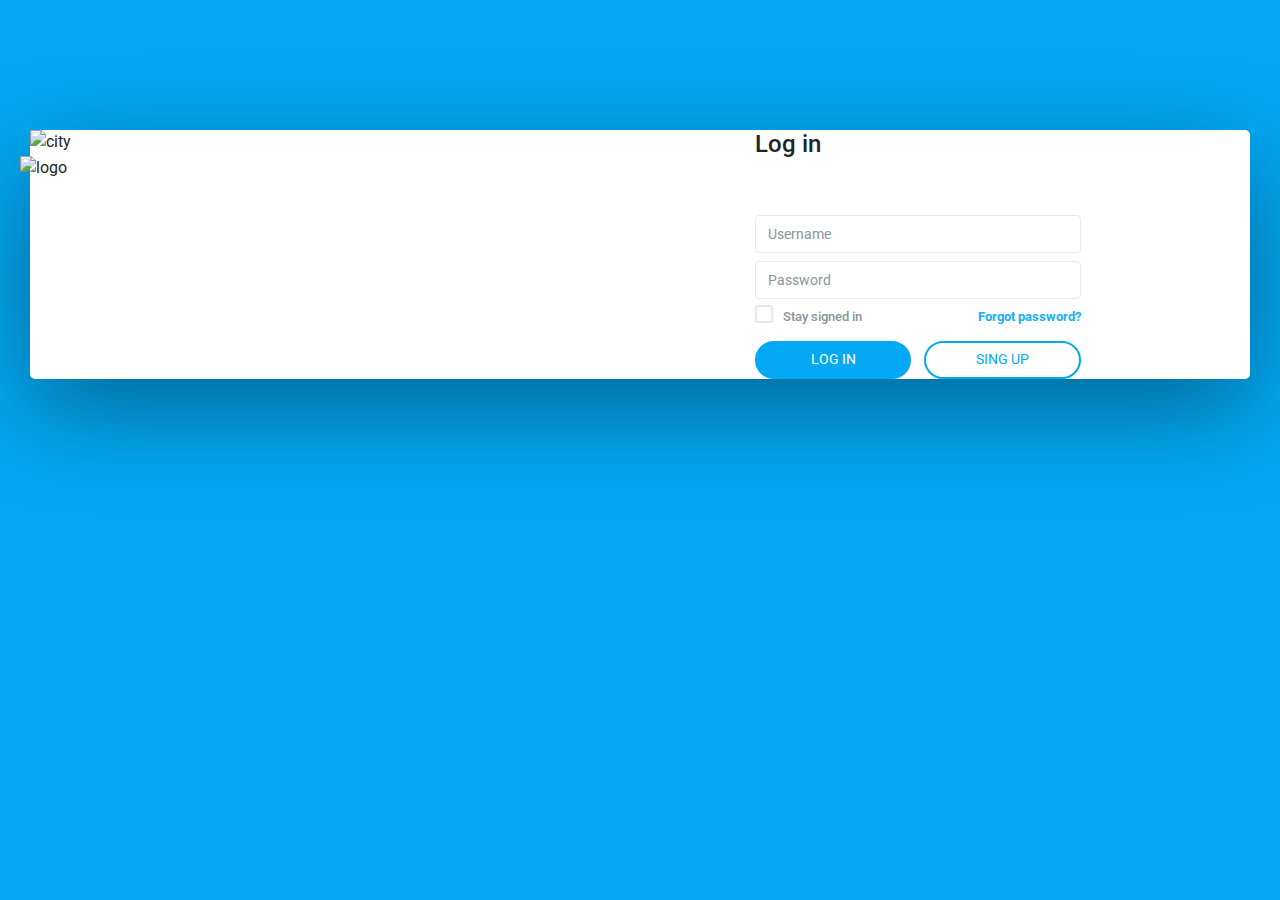
==== login.html @ 57d9e0c0 "Добавлена тестовая страница login.html" ====
<!DOCTYPE html>
<html lang="en">
<head>
	<meta charset="UTF-8">
	<meta name="viewport" content="width=device-width, initial-scale=1, shrink-to-fit=no">
	<title>Login</title>
	<link rel="stylesheet" href="https://maxcdn.bootstrapcdn.com/bootstrap/4.0.0/css/bootstrap.min.css" integrity="sha384-Gn5384xqQ1aoWXA+058RXPxPg6fy4IWvTNh0E263XmFcJlSAwiGgFAW/dAiS6JXm" crossorigin="anonymous">
	<link rel="stylesheet" href="css/authentication.css">
	<link href="https://use.fontawesome.com/releases/v5.0.6/css/all.css" rel="stylesheet">
</head>
<body>
	<main class="login">
			<div class="row">
				<div class="logo">
					<img src="assets/User Authorization Page (Sign in)/Logo@1x.png" alt="logo">
				</div>
				<div class="login-splash col-md-6">
					<img src="assets/User Authorization Page (Sign in)/pedro-lastra-157071.png" alt="city" class="d-none d-md-block">
					<img src="assets/User Authorization Page (Sign up) Mobile/geran-de-klerk-136351.png" alt="city" class="d-md-none">
				</div>
				<div class="login-form col-md-6">
					<form class="col-md-8 col-lg-7">
							<h4>Log in</h4>
							<div class="form-group">
								<div class="status-inner">
									<p class="status-text">&nbsp;</p>
								</div>
							</div>
							<div class="form-group">
								<input type="text" placeholder="Username" class="form-control" name="mail" id="mail">
							</div>
							<div class="form-group">
								<input type="text" placeholder="Password" class="form-control" name="password" id="password">
							</div>
							<div class="form-group pass-rec-row">
								<div id="check">
									<input type="checkbox" name="checkbox" id="checkbox"></input>
									<span class="far fa-square">
									</span>
									<span class="fas fa-check-square"></span>
									<span class="checkbox-label">Stay signed in</span>
								</div>
								<div class="pass-recovery">
									<a href="">Forgot password?</a>
								</div>
							</div>
							<div class="form-group button-row">
								<button type="button" class="btn btn-primary float-left" onclick="signIn()">LOG IN</button>
								<button type="button" class="btn btn-primary float-right" id="sign-up-button" onclick="window.location ='signup.html'">SING UP</button>
							</div>
					</form>
				</div>
			</div>
	</main>
	<script src="https://code.jquery.com/jquery-3.2.1.slim.min.js" integrity="sha384-KJ3o2DKtIkvYIK3UENzmM7KCkRr/rE9/Qpg6aAZGJwFDMVNA/GpGFF93hXpG5KkN" crossorigin="anonymous"></script>
	<script src="https://maxcdn.bootstrapcdn.com/bootstrap/4.0.0/js/bootstrap.min.js" integrity="sha384-JZR6Spejh4U02d8jOt6vLEHfe/JQGiRRSQQxSfFWpi1MquVdAyjUar5+76PVCmYl" crossorigin="anonymous"></script>
	<script src="js/authentication.js"></script>
	<script src="auth.js"></script>
</body>
</html>
---- css/authentication.css ----
@import url('https://fonts.googleapis.com/css?family=Roboto:400,500,700');

		body {
			background-color: #03A9F4;
			font-family: Roboto;
	 	}

		main.login > .row {
			position: relative;
			background-color: #fff;
			margin: 130px 30px;
			border-radius: 5px;
			box-shadow: 0 30px 100px rgba(0,0,0,0.4);
		}
		
		main.login div[class*="col-"]{
			padding: 0;
		}

		.login-splash img {
			width: 100%;
		}

		.login-form {
			display: flex;
			align-items: center;
		}

		.login-form form {
			width: 100%;
			margin-left: 100px;
		}

		.form-group:not(.pass-rec) {
			margin-bottom: 0.2rem;
			margin-top: 0.5rem;
		}
		
		.status-inner {
			/*display: none;*/
		}
		
		.status-text {
			line-height: 2;
		}

		#check {
			display: inline-block;
			cursor: pointer;
		}

		@keyframes checkbox-hover {
			0% {color: #E9E9E9;}
			100% {color: #03A9F4;}
		}

		#check:hover .fa-square {
			animation: checkbox-hover .3s forwards;
		}

		#checkbox {
			display: none;
		}

		.fa-square {
			position: absolute;
			display: block;
			color: #E9E9E9;
			font-size: 1.3em;
			margin-top: -2px;
		}

		.fa-check-square {
			visibility: hidden;
			color: #03A9F4;
			font-size: 1.3em;
			float: left;
			margin-top: -2px;
		}

		.checkbox-label {
			margin-left: 10px;
			font-size: 0.8em;
			font-weight: 500;
			color: #8A959A;
			float: left;
		}

		.pass-recovery {
			font-size: 0.8em;
			font-weight: bold;
			float: right;
		}

		.pass-recovery a {
			color: #18B0F5;
		}

		.pass-rec-row {
			position: relative;
		}

		.login-form h4 {
			/*margin-bottom: 5px;*/
		}
		
		.login-form .btn {
			width: 48%;
			color: #fff !important;
			font-size: 0.9em;
			border-radius: 20px;
			background-color: #03A9F4;
			border: 2px solid #03A9F4;
		}

		.login-form .btn:focus {
			box-shadow: none !important;
		}
		
		.login-form .btn:hover {
			background-color: #068dca;
			border-color: #068dca;
		}

		#sign-up-button {
			background-color: #fff;
			color: #03A9F4 !important;
		}

		#sign-up-button:hover {
			color: #068dca !important;
		}

		input::placeholder {
			color: #8A959A !important;
			font-size: 0.9em;
		}

		input {
			border-color: #E9E9E9 !important;
		}

		.form-control:focus {
			border: 1px solid #7dd7ff !important;
			box-shadow: 0 0 0.5rem #03a9f46e;
		}

		.logo {
			position: absolute;
			top: 25px;
			left: -10px;
			z-index: 10;
		}

		.button-row {
			clear: both;
		}

		@media only screen and (max-width: 768px) {
			.login-form form {
				margin: 30px 15px;
			}

			main.login > .row {
				margin: 0;
				border-radius: 0;
				height: 100vh;
			}

			.login-form .button-row {
				margin-top: 30px;
			}
		}
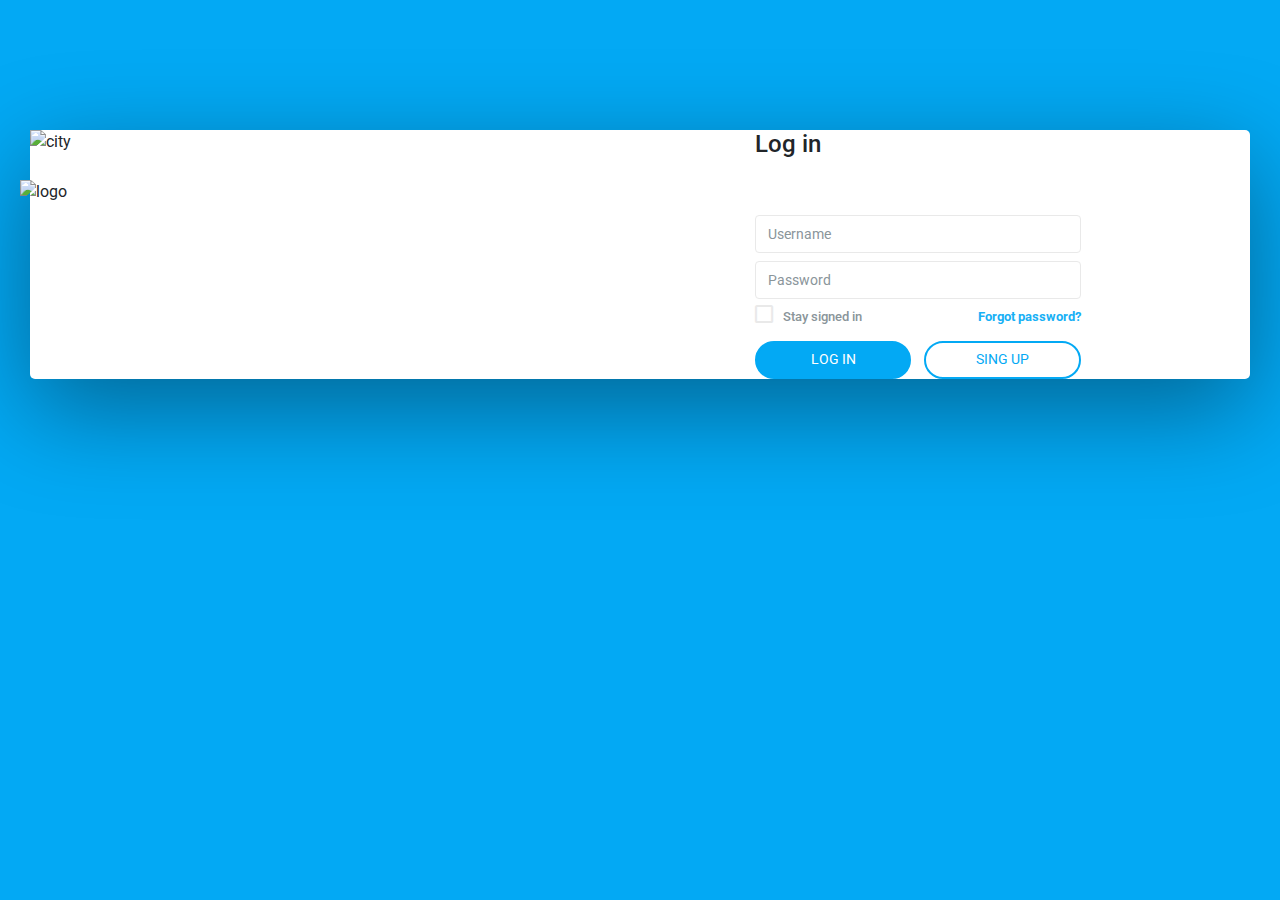
==== commit c880ee69: "fixed some responsive features" ====
--- a/login.html
+++ b/login.html
@@ -12,7 +12,8 @@
 	<main class="login">
 			<div class="row">
 				<div class="logo">
-					<img src="assets/User Authorization Page (Sign in)/Logo@1x.png" alt="logo">
+					<img src="assets/User Authorization Page (Sign in)/Logo@1x.png" class="d-none d-md-block" alt="logo">
+					<img src="assets/User Authorization Page (Sign in) Mobile/Logo@1x.png" class="d-md-none" alt="logo">
 				</div>
 				<div class="login-splash col-md-6">
 					<img src="assets/User Authorization Page (Sign in)/pedro-lastra-157071.png" alt="city" class="d-none d-md-block">
--- a/css/authentication.css
+++ b/css/authentication.css
@@ -2,7 +2,7 @@
 
 		body {
 			background-color: #03A9F4;
-			font-family: Roboto;
+			font-family: 'Roboto';
 	 	}
 
 		main.login > .row {
@@ -34,10 +34,6 @@
 		.form-group:not(.pass-rec) {
 			margin-bottom: 0.2rem;
 			margin-top: 0.5rem;
-		}
-		
-		.status-inner {
-			/*display: none;*/
 		}
 		
 		.status-text {
@@ -147,7 +143,7 @@
 
 		.logo {
 			position: absolute;
-			top: 25px;
+			top: 50px;
 			left: -10px;
 			z-index: 10;
 		}
@@ -155,8 +151,24 @@
 		.button-row {
 			clear: both;
 		}
+		
+		@media only screen and (min-width: 992px) {
+			.login-form form {
+				margin-left: 100px !important;
+			}
+		}
+
+		@media only screen and (min-width: 768px) {
+			.login-form form {
+				margin: auto;
+			}
+		}
 
 		@media only screen and (max-width: 768px) {
+			body {
+				background-color: #fff;
+			}
+
 			.login-form form {
 				margin: 30px 15px;
 			}
@@ -165,9 +177,15 @@
 				margin: 0;
 				border-radius: 0;
 				height: 100vh;
+				box-shadow: none;
 			}
 
 			.login-form .button-row {
 				margin-top: 30px;
 			}
-		}+
+			.logo {
+				top: 30px;
+			}
+		}
+		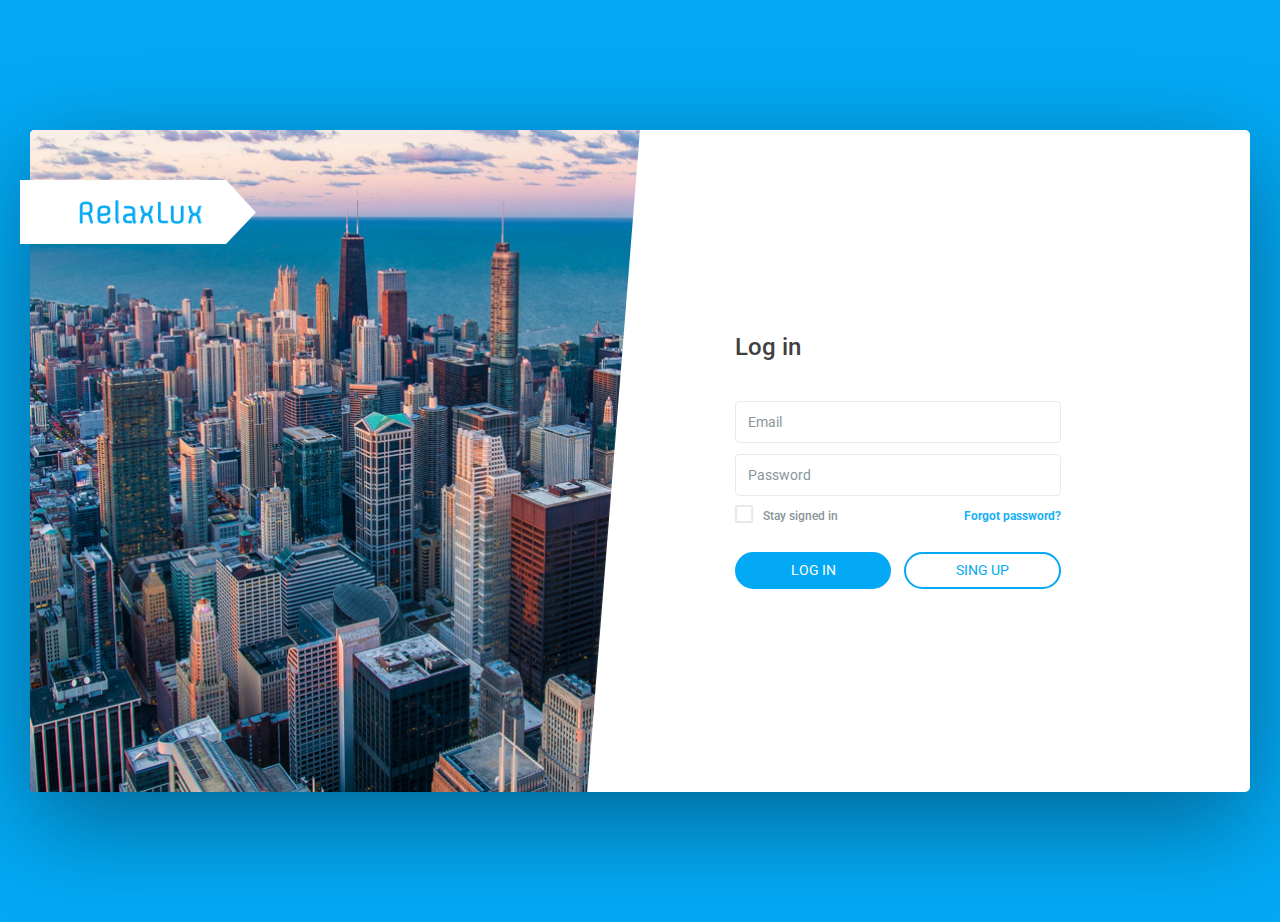
==== commit 10416a00: "status field added" ====
--- a/login.html
+++ b/login.html
@@ -9,45 +9,51 @@
 	<link href="https://use.fontawesome.com/releases/v5.0.6/css/all.css" rel="stylesheet">
 </head>
 <body>
-	<main class="login">
+	<main class="auth">
 			<div class="row">
 				<div class="logo">
-					<img src="assets/User Authorization Page (Sign in)/Logo@1x.png" class="d-none d-md-block" alt="logo">
-					<img src="assets/User Authorization Page (Sign in) Mobile/Logo@1x.png" class="d-md-none" alt="logo">
+					<img src="images/Logo@1x.png" class="d-none d-md-block" alt="logo">
+					<img src="images/Logo@1xMobile.png" class="d-md-none" alt="logo">
 				</div>
-				<div class="login-splash col-md-6">
-					<img src="assets/User Authorization Page (Sign in)/pedro-lastra-157071.png" alt="city" class="d-none d-md-block">
-					<img src="assets/User Authorization Page (Sign up) Mobile/geran-de-klerk-136351.png" alt="city" class="d-md-none">
+
+				<!-- Splash section -->
+				<div class="auth-splash col-md-6">
+					<img src="images/signin-splash.png" alt="city" class="d-none d-md-block">
+					<img src="images/signup-splash-mobile.png" alt="city" class="d-md-none">
 				</div>
-				<div class="login-form col-md-6">
-					<form class="col-md-8 col-lg-7">
+
+				<!-- Form section -->
+				<div class="auth-form col-md-6">
+					<form class="col-md-8 col-lg-7 needs-validation" novalidate>
 							<h4>Log in</h4>
-							<div class="form-group">
+							<!-- Status field -->
+							<div class="status-field">
 								<div class="status-inner">
-									<p class="status-text">&nbsp;</p>
+									<span class="fas fa-exclamation-triangle"></span>
+									<span class="status-text"></span>
 								</div>
 							</div>
 							<div class="form-group">
-								<input type="text" placeholder="Username" class="form-control" name="mail" id="mail">
+								<input type="email" placeholder="Email" class="form-control" name="mail" id="mail" required>
 							</div>
 							<div class="form-group">
-								<input type="text" placeholder="Password" class="form-control" name="password" id="password">
+								<input type="password" placeholder="Password" class="form-control" name="password" id="password" required>
 							</div>
-							<div class="form-group pass-rec-row">
+							<div class="form-group checkbox-row">
 								<div id="check">
-									<input type="checkbox" name="checkbox" id="checkbox"></input>
+									<input type="checkbox" name="checkbox" id="checkbox" required>
 									<span class="far fa-square">
 									</span>
 									<span class="fas fa-check-square"></span>
 									<span class="checkbox-label">Stay signed in</span>
 								</div>
-								<div class="pass-recovery">
+								<div class="pass-recovery-btn">
 									<a href="">Forgot password?</a>
 								</div>
 							</div>
-							<div class="form-group button-row">
-								<button type="button" class="btn btn-primary float-left" onclick="signIn()">LOG IN</button>
-								<button type="button" class="btn btn-primary float-right" id="sign-up-button" onclick="window.location ='signup.html'">SING UP</button>
+							<div class="form-group btn-row">
+								<button class="btn btn-primary float-left" id="login-button" type="submit">LOG IN</button>
+								<button type="button" class="btn btn-primary float-right" id="signup-button" onclick="window.location ='signup.html'">SING UP</button>
 							</div>
 					</form>
 				</div>
@@ -56,6 +62,6 @@
 	<script src="https://code.jquery.com/jquery-3.2.1.slim.min.js" integrity="sha384-KJ3o2DKtIkvYIK3UENzmM7KCkRr/rE9/Qpg6aAZGJwFDMVNA/GpGFF93hXpG5KkN" crossorigin="anonymous"></script>
 	<script src="https://maxcdn.bootstrapcdn.com/bootstrap/4.0.0/js/bootstrap.min.js" integrity="sha384-JZR6Spejh4U02d8jOt6vLEHfe/JQGiRRSQQxSfFWpi1MquVdAyjUar5+76PVCmYl" crossorigin="anonymous"></script>
 	<script src="js/authentication.js"></script>
-	<script src="auth.js"></script>
+	<!-- <script src="auth.js"></script> -->
 </body>
 </html>--- a/css/authentication.css
+++ b/css/authentication.css
@@ -5,43 +5,82 @@
 			font-family: 'Roboto';
 	 	}
 
-		main.login > .row {
+		main.auth > .row {
 			position: relative;
 			background-color: #fff;
 			margin: 130px 30px;
 			border-radius: 5px;
 			box-shadow: 0 30px 100px rgba(0,0,0,0.4);
 		}
-		
-		main.login div[class*="col-"]{
+
+		main.auth div[class*="col-"]{
 			padding: 0;
 		}
 
-		.login-splash img {
+		.auth-splash img {
 			width: 100%;
 		}
 
-		.login-form {
+		.logo {
+			position: absolute;
+			top: 50px;
+			left: -10px;
+			z-index: 10;
+		}
+
+		input::placeholder {
+			color: #8A959A !important;
+			font-size: 14px;
+			margin-left: 50px;
+		}
+
+		input {
+			border-color: #E9E9E9 !important;
+			font-size: 14px !important;
+			line-height: 2 !important;
+		}
+
+		h1, h2, h3, h4, h5 {
+			color: #423f3f;
+		}
+
+		.auth-form {
 			display: flex;
 			align-items: center;
 		}
 
-		.login-form form {
+		.auth-form form {
 			width: 100%;
-			margin-left: 100px;
-		}
-
-		.form-group:not(.pass-rec) {
+			margin-left: 80px;
+		}
+
+		.form-group {
 			margin-bottom: 0.2rem;
-			margin-top: 0.5rem;
-		}
-		
-		.status-text {
-			line-height: 2;
+			margin-top: 0.7rem;
+		}
+		
+		/*--- Status field ---*/
+		.status-field {
+			height: 20px;
+		}
+
+		.status-inner {
+			display: none;
+			font-size: 0.8em;
+			color: #e21f1f;
+		}
+
+		.status-inner span {
+			margin-right: 5px;
+		}
+
+		/*--- CSS/JS animated checkbox ---*/
+		.checkbox-row {
+			position: relative;
 		}
 
 		#check {
-			display: inline-block;
+			display: flex;
 			cursor: pointer;
 		}
 
@@ -50,17 +89,29 @@
 			100% {color: #03A9F4;}
 		}
 
-		#check:hover .fa-square {
-			animation: checkbox-hover .3s forwards;
+		@keyframes checkbox-invalid-hover {
+			0% {color: #f3838d;}
+			100% {color: #03A9F4;}
+		}
+
+		form:not([class*="was-validated"]) #check:hover .fa-square {
+			animation: checkbox-hover .2s forwards;
+		}
+
+		form[class*="was-validated"] #check:hover #checkbox:invalid ~ .fa-square {
+			animation: checkbox-invalid-hover .2s forwards;
 		}
 
 		#checkbox {
 			display: none;
 		}
 
+		form[class*="was-validated"] #checkbox:invalid ~ .fa-square {
+			color: #f3838d;
+		}
+
 		.fa-square {
 			position: absolute;
-			display: block;
 			color: #E9E9E9;
 			font-size: 1.3em;
 			margin-top: -2px;
@@ -70,37 +121,32 @@
 			visibility: hidden;
 			color: #03A9F4;
 			font-size: 1.3em;
-			float: left;
+			position: absolute;
 			margin-top: -2px;
 		}
 
 		.checkbox-label {
-			margin-left: 10px;
-			font-size: 0.8em;
+			font-size: .75em;
 			font-weight: 500;
 			color: #8A959A;
-			float: left;
-		}
-
-		.pass-recovery {
-			font-size: 0.8em;
+			padding-left: 28px;
+		}
+
+		.pass-recovery-btn {
+			font-size: .75em;
+			position: absolute;
+			top: 0;
+			right: 0;
+		}
+		
+		/*--- Button styles ---*/
+		.auth-form a {
+			color: #18B0F5;
+			font-size: 12px;
 			font-weight: bold;
-			float: right;
-		}
-
-		.pass-recovery a {
-			color: #18B0F5;
-		}
-
-		.pass-rec-row {
-			position: relative;
-		}
-
-		.login-form h4 {
-			/*margin-bottom: 5px;*/
-		}
-		
-		.login-form .btn {
+		}
+		
+		.auth-form .btn {
 			width: 48%;
 			color: #fff !important;
 			font-size: 0.9em;
@@ -109,57 +155,78 @@
 			border: 2px solid #03A9F4;
 		}
 
-		.login-form .btn:focus {
+		.auth-form .btn:focus {
 			box-shadow: none !important;
 		}
 		
-		.login-form .btn:hover {
+		.auth-form .btn:hover {
 			background-color: #068dca;
 			border-color: #068dca;
 		}
 
-		#sign-up-button {
+		.auth-form .btn:nth-child(2) {
 			background-color: #fff;
 			color: #03A9F4 !important;
 		}
 
-		#sign-up-button:hover {
+		.auth-form .btn:nth-child(2):hover {
 			color: #068dca !important;
-		}
-
-		input::placeholder {
-			color: #8A959A !important;
-			font-size: 0.9em;
-		}
-
-		input {
-			border-color: #E9E9E9 !important;
-		}
-
+		}		
+
+		.btn-row {
+			clear: both;
+			padding: 15px 0;
+		}
+
+		.terms {
+			font-size: .75em;
+			font-weight: 500;
+			color: #8A959A;
+			padding-left: 28px;
+		}
+
+		/*--- Bootstrap validated inputs border/shadow styles ---*/
 		.form-control:focus {
 			border: 1px solid #7dd7ff !important;
 			box-shadow: 0 0 0.5rem #03a9f46e;
 		}
 
-		.logo {
-			position: absolute;
-			top: 50px;
-			left: -10px;
-			z-index: 10;
-		}
-
-		.button-row {
-			clear: both;
-		}
-		
+		.custom-select.is-invalid:focus, 
+		.form-control.is-invalid:focus, 
+		.was-validated .custom-select:invalid:focus, 
+		.was-validated .form-control:invalid:focus {
+			border: 1px solid #ff919b !important;
+			box-shadow: 0 0 0.5rem #ff000024;
+		}
+
+		.custom-select.is-valid:focus, 
+		.form-control.is-valid:focus, 
+		.was-validated .custom-select:valid:focus, 
+		.was-validated .form-control:valid:focus {
+			border: 1px solid #7fe281 !important;
+			box-shadow: 0 0 0.5rem #00670424;
+		}
+		
+		.was-validated .form-control:invalid {
+			border: 1px solid #ff919b !important;
+			box-shadow: 0 0 0.5rem #ff000024;
+		}
+
+		.was-validated .form-control:valid {
+			border: 1px solid #7fe281 !important;
+			box-shadow: 0 0 0.5rem #00670424;
+		}
+
+
+		/*--- Mobile devices/smaller screens support ---*/
 		@media only screen and (min-width: 992px) {
-			.login-form form {
-				margin-left: 100px !important;
+			.auth-form form {
+				margin-left: 80px !important;
 			}
 		}
 
 		@media only screen and (min-width: 768px) {
-			.login-form form {
+			.auth-form form {
 				margin: auto;
 			}
 		}
@@ -169,18 +236,18 @@
 				background-color: #fff;
 			}
 
-			.login-form form {
+			.auth-form form {
 				margin: 30px 15px;
 			}
 
-			main.login > .row {
+			main.auth > .row {
 				margin: 0;
 				border-radius: 0;
 				height: 100vh;
 				box-shadow: none;
 			}
 
-			.login-form .button-row {
+			.auth-form .button-row {
 				margin-top: 30px;
 			}
 
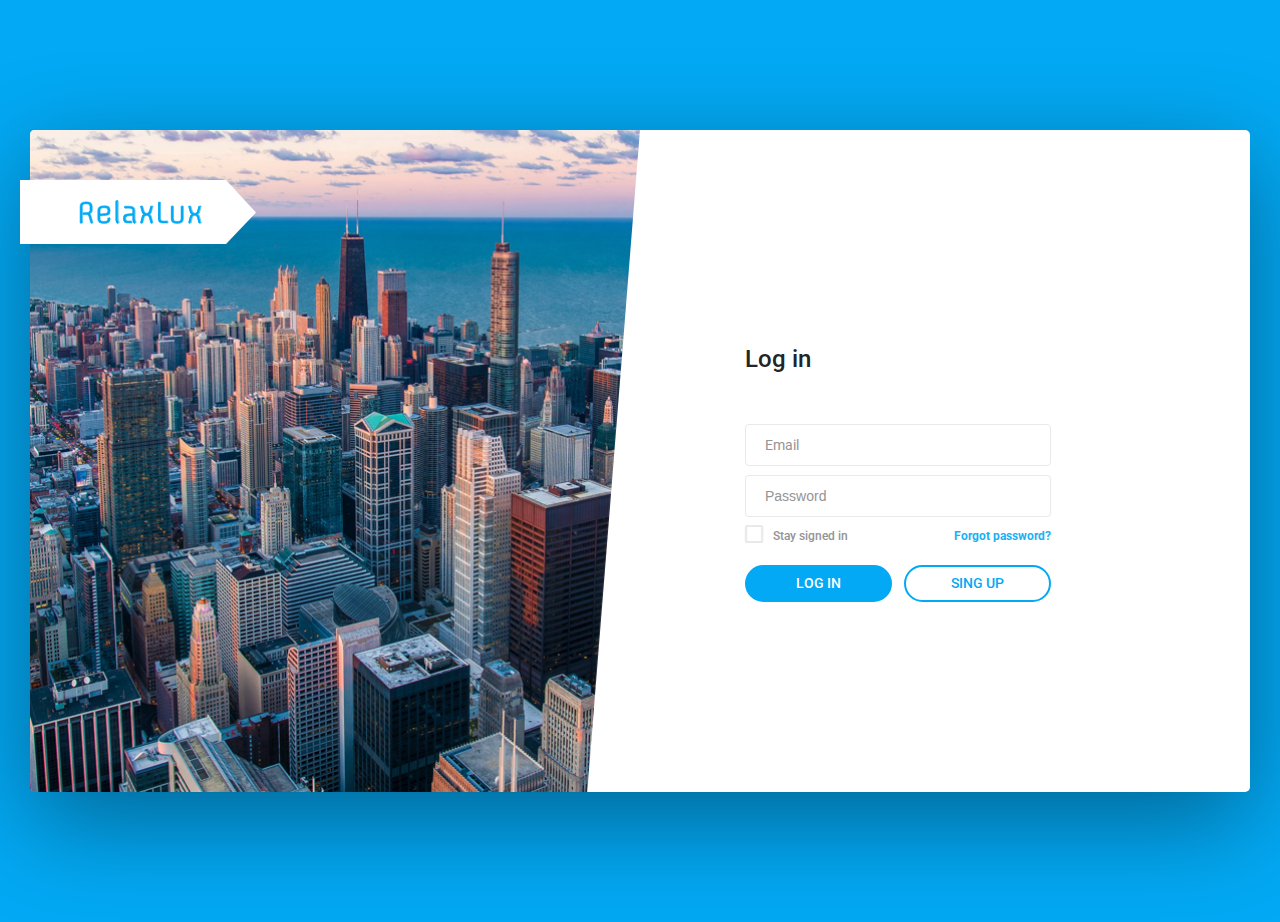
==== commit db2ddd60: "element positions edited. duplicate styles removed" ====
--- a/login.html
+++ b/login.html
@@ -27,6 +27,7 @@
 					<form class="col-md-8 col-lg-7 needs-validation" novalidate>
 							<h4>Log in</h4>
 							<!-- Status field -->
+							
 							<div class="status-field">
 								<div class="status-inner">
 									<span class="fas fa-exclamation-triangle"></span>
@@ -41,18 +42,18 @@
 							</div>
 							<div class="form-group checkbox-row">
 								<div id="check">
-									<input type="checkbox" name="checkbox" id="checkbox" required>
+									<input type="checkbox" name="checkbox" id="checkbox">
 									<span class="far fa-square">
 									</span>
 									<span class="fas fa-check-square"></span>
 									<span class="checkbox-label">Stay signed in</span>
 								</div>
 								<div class="pass-recovery-btn">
-									<a href="">Forgot password?</a>
+									<a href="password_recovery.html">Forgot password?</a>
 								</div>
 							</div>
 							<div class="form-group btn-row">
-								<button class="btn btn-primary float-left" id="login-button" type="submit">LOG IN</button>
+								<button class="btn btn-primary float-left" id="login-button" type="submit" onclick="signIn();">LOG IN</button>
 								<button type="button" class="btn btn-primary float-right" id="signup-button" onclick="window.location ='signup.html'">SING UP</button>
 							</div>
 					</form>
@@ -62,6 +63,9 @@
 	<script src="https://code.jquery.com/jquery-3.2.1.slim.min.js" integrity="sha384-KJ3o2DKtIkvYIK3UENzmM7KCkRr/rE9/Qpg6aAZGJwFDMVNA/GpGFF93hXpG5KkN" crossorigin="anonymous"></script>
 	<script src="https://maxcdn.bootstrapcdn.com/bootstrap/4.0.0/js/bootstrap.min.js" integrity="sha384-JZR6Spejh4U02d8jOt6vLEHfe/JQGiRRSQQxSfFWpi1MquVdAyjUar5+76PVCmYl" crossorigin="anonymous"></script>
 	<script src="js/authentication.js"></script>
-	<!-- <script src="auth.js"></script> -->
+	<script src="js/aws-cognito-sdk.min.js"></script>
+    <script src="js/amazon-cognito-identity.min.js"></script>
+    <script src="js/aws-sdk.min.js"></script>
+	<script src="auth.js"></script>
 </body>
 </html>--- a/css/authentication.css
+++ b/css/authentication.css
@@ -8,7 +8,6 @@
 		main.auth > .row {
 			position: relative;
 			background-color: #fff;
-			margin: 130px 30px;
 			border-radius: 5px;
 			box-shadow: 0 30px 100px rgba(0,0,0,0.4);
 		}
@@ -26,22 +25,37 @@
 			top: 50px;
 			left: -10px;
 			z-index: 10;
-		}
-
-		input::placeholder {
-			color: #8A959A !important;
-			font-size: 14px;
-			margin-left: 50px;
 		}
 
 		input {
 			border-color: #E9E9E9 !important;
 			font-size: 14px !important;
 			line-height: 2 !important;
+			text-indent: 7px;
+		}
+
+		input:placeholder-shown,
+		input::-webkit-input-placeholder {
+			color: #949494 !important;
+			text-indent: 7px;
+		}
+
+		input[type="password"] {
+			font: small-caption;
+			letter-spacing: 3px;
+			font-weight: bold;
+		}
+		
+		/*--- Experimental pseudoclass. 
+		IE/Edge family not supported on both desktop and mobile devices,
+		Opera on mobiles ---*/
+		input[type="password"]:placeholder-shown {
+			letter-spacing: 0;
+			font-weight: normal;
 		}
 
 		h1, h2, h3, h4, h5 {
-			color: #423f3f;
+			font-weight: 500;
 		}
 
 		.auth-form {
@@ -49,32 +63,51 @@
 			align-items: center;
 		}
 
-		.auth-form form {
-			width: 100%;
-			margin-left: 80px;
-		}
-
 		.form-group {
-			margin-bottom: 0.2rem;
-			margin-top: 0.7rem;
+			margin: .6em 0;
 		}
 		
 		/*--- Status field ---*/
 		.status-field {
-			height: 20px;
+			min-height: 20px;
+			margin: 15px 0;
+			color: #e21f1f;
 		}
 
 		.status-inner {
 			display: none;
 			font-size: 0.8em;
-			color: #e21f1f;
+			font-weight: 500;
 		}
 
 		.status-inner span {
-			margin-right: 5px;
-		}
+			margin-right: 3px;
+		}
+
 
 		/*--- CSS/JS animated checkbox ---*/
+		@keyframes checkbox-hover {
+			0% {color: #E9E9E9;}
+			100% {color: #03A9F4;}
+		}
+
+		@keyframes checkbox-invalid-hover {
+			0% {color: #f3838d;}
+			100% {color: #03A9F4;}
+		}
+
+		form:not([class*="was-validated"]) #check:hover .fa-square {
+			animation: checkbox-hover .2s forwards;
+		}
+
+		form[class*="was-validated"] #check:hover #checkbox:invalid ~ .fa-square {
+			animation: checkbox-invalid-hover .2s forwards;
+		}
+
+		form[class*="was-validated"] #checkbox:invalid ~ .fa-square {
+			color: #f3838d;
+		}
+
 		.checkbox-row {
 			position: relative;
 		}
@@ -84,30 +117,8 @@
 			cursor: pointer;
 		}
 
-		@keyframes checkbox-hover {
-			0% {color: #E9E9E9;}
-			100% {color: #03A9F4;}
-		}
-
-		@keyframes checkbox-invalid-hover {
-			0% {color: #f3838d;}
-			100% {color: #03A9F4;}
-		}
-
-		form:not([class*="was-validated"]) #check:hover .fa-square {
-			animation: checkbox-hover .2s forwards;
-		}
-
-		form[class*="was-validated"] #check:hover #checkbox:invalid ~ .fa-square {
-			animation: checkbox-invalid-hover .2s forwards;
-		}
-
 		#checkbox {
 			display: none;
-		}
-
-		form[class*="was-validated"] #checkbox:invalid ~ .fa-square {
-			color: #f3838d;
 		}
 
 		.fa-square {
@@ -128,7 +139,7 @@
 		.checkbox-label {
 			font-size: .75em;
 			font-weight: 500;
-			color: #8A959A;
+			color: #949494;
 			padding-left: 28px;
 		}
 
@@ -141,9 +152,9 @@
 		
 		/*--- Button styles ---*/
 		.auth-form a {
-			color: #18B0F5;
 			font-size: 12px;
 			font-weight: bold;
+			color: #1AB1F5;
 		}
 		
 		.auth-form .btn {
@@ -153,6 +164,7 @@
 			border-radius: 20px;
 			background-color: #03A9F4;
 			border: 2px solid #03A9F4;
+			font-weight: 500;
 		}
 
 		.auth-form .btn:focus {
@@ -175,13 +187,16 @@
 
 		.btn-row {
 			clear: both;
-			padding: 15px 0;
+			padding: 10px 0;
+		}
+
+		.form-bottom-info {
+			font-size: .75em;
+			font-weight: 500;
+			color: #8A959A;
 		}
 
 		.terms {
-			font-size: .75em;
-			font-weight: 500;
-			color: #8A959A;
 			padding-left: 28px;
 		}
 
@@ -217,11 +232,24 @@
 			box-shadow: 0 0 0.5rem #00670424;
 		}
 
+		.recovery-description {
+			margin: 25px 0;
+		}
+
 
 		/*--- Mobile devices/smaller screens support ---*/
-		@media only screen and (min-width: 992px) {
+		@media only screen and (min-width: 1200px) {
+			main.auth > .row {
+				margin: 130px 30px;
+			}
+
 			.auth-form form {
-				margin-left: 80px !important;
+				margin-left: 90px !important;
+				padding-right: 35px;
+			}
+
+			h1, h2, h3, h4, h5 {
+				margin-top: 25px;
 			}
 		}
 
